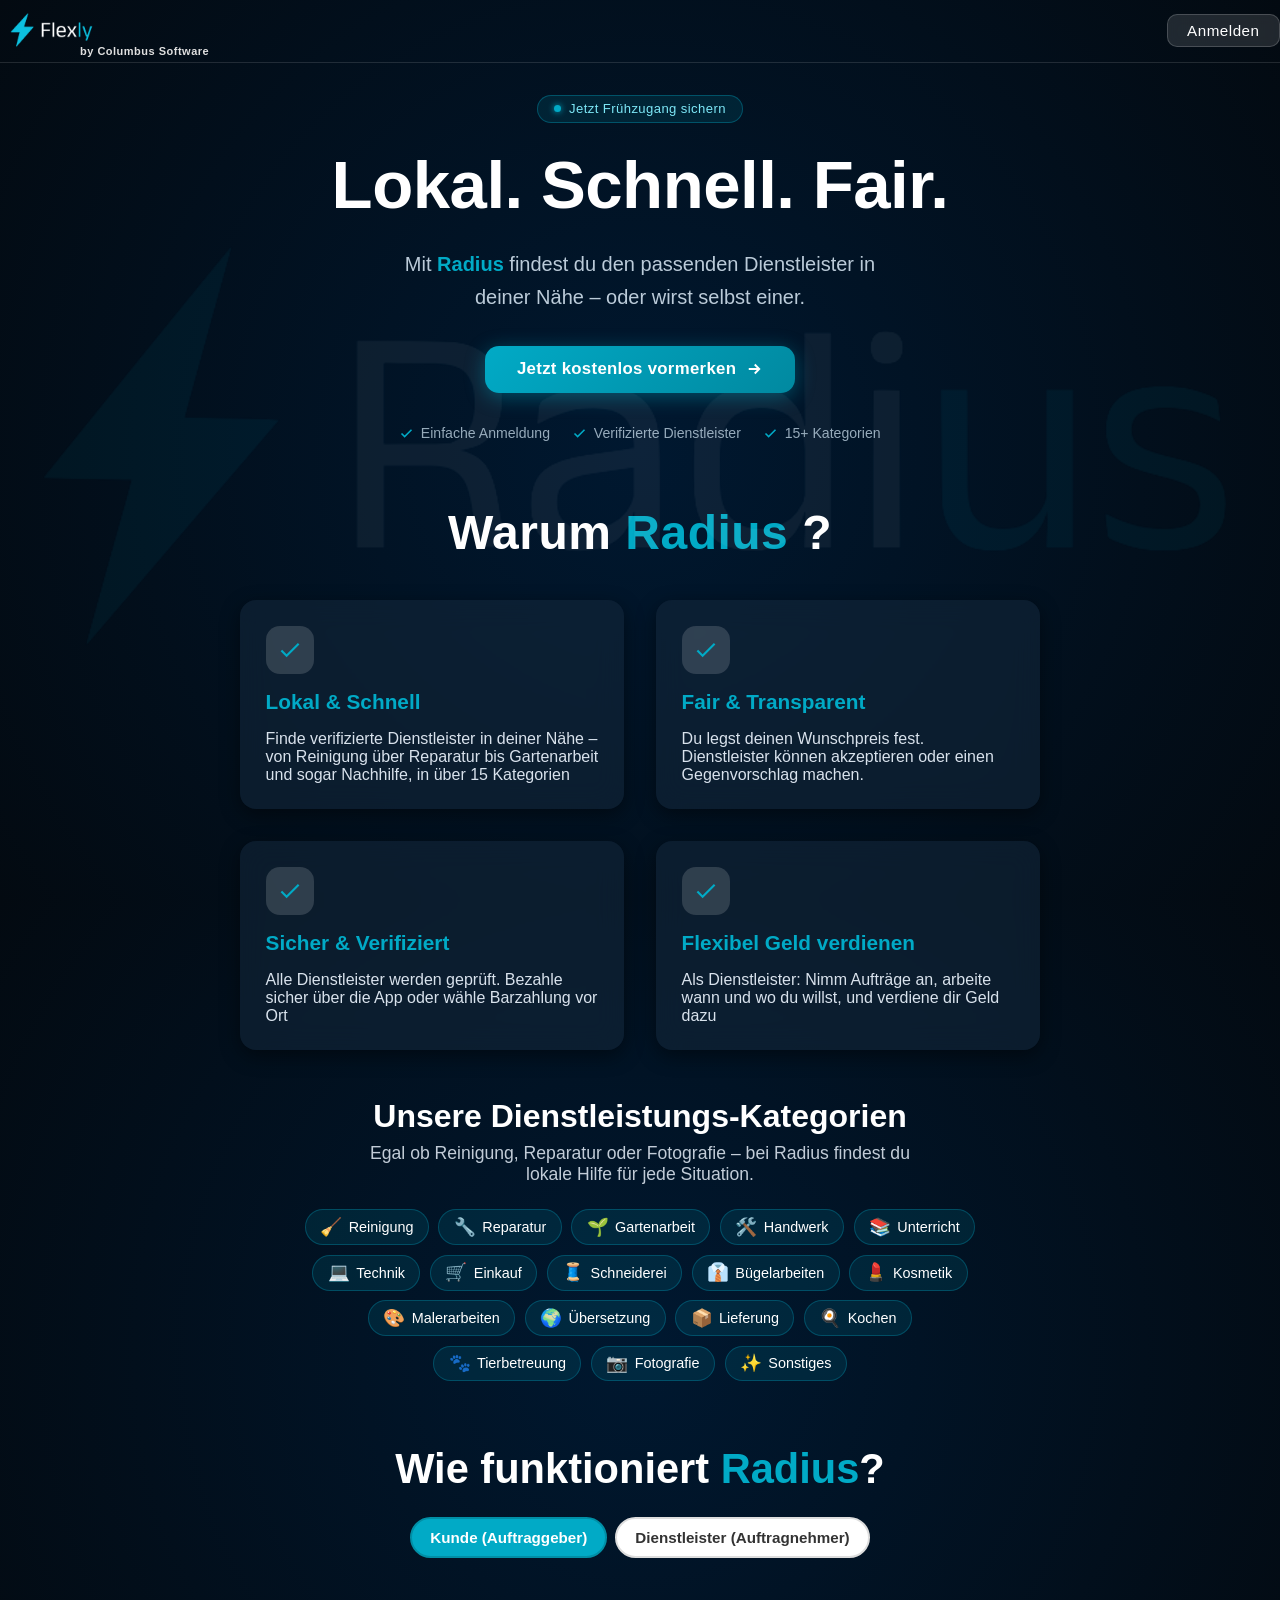
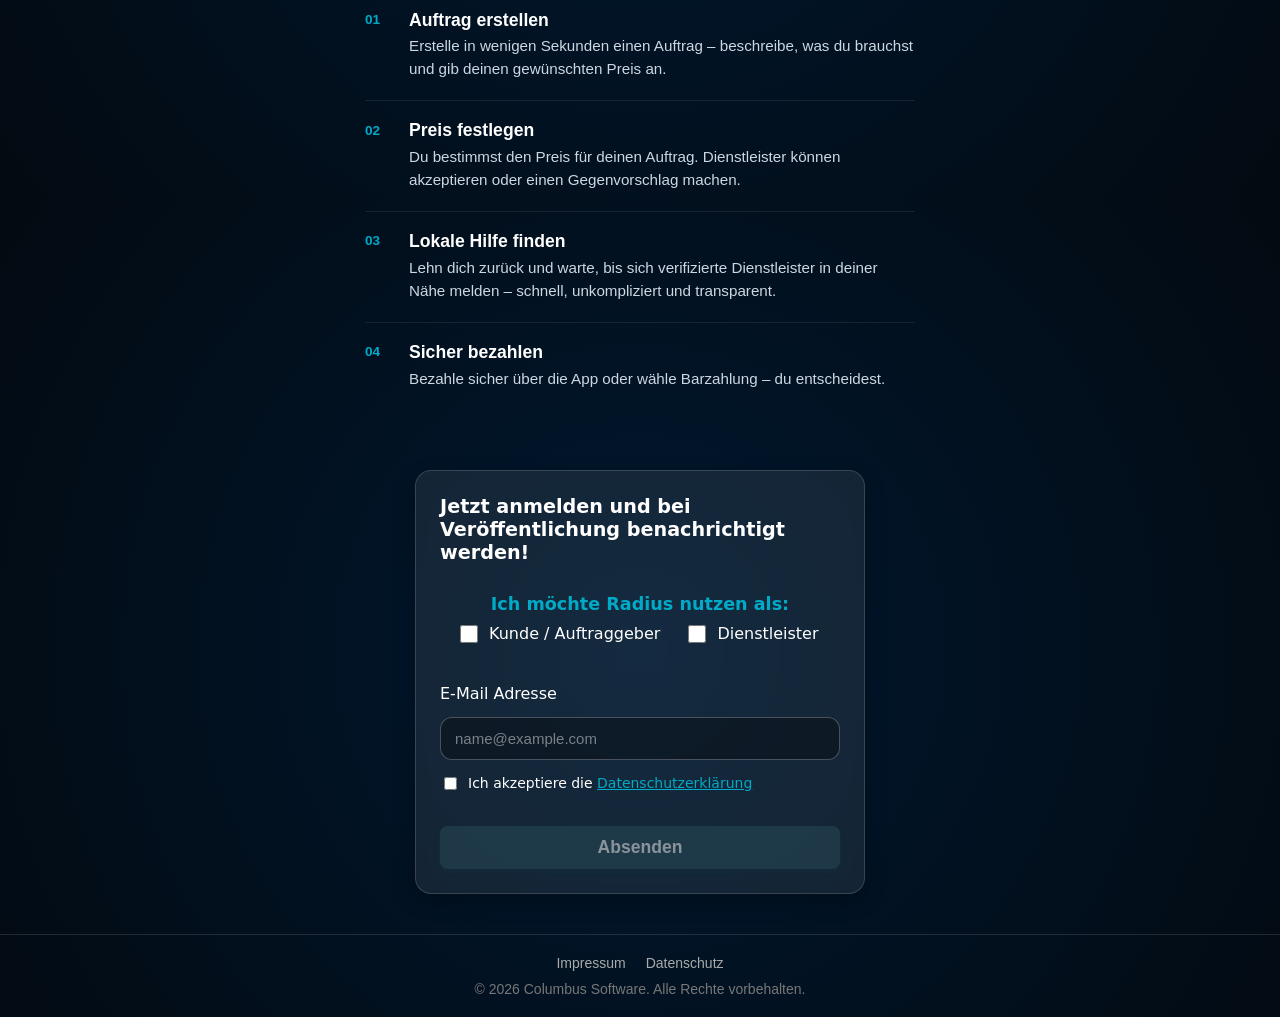
==== index.html @ ef8a3725 "try fix rputing" ====
<!doctype html>
<html lang="de" data-beasties-container>
  <head>
    <meta charset="utf-8">
    <title>Radius - by Columbus Software</title>
    <base href="/">
    <meta name="viewport" content="width=device-width, initial-scale=1">

    <!-- Favicon -->
    <link rel="icon" type="image/png" href="assets/images/small_logo.png">
    <link rel="apple-touch-icon" href="assets/images/small_logo.png">

    <!-- SEO -->
    <meta name="description" content="Mit Radius findest du lokale Dienstleister in deiner Nähe – schnell, sicher und fair. Jetzt Frühzugang sichern!">

    <meta property="og:type" content="website">
    <meta property="og:title" content="Radius – Dienstleistungsvermittlung. Lokal. Schnell. Fair.">
    <meta property="og:description" content="Finde den passenden Dienstleister in deiner Nähe oder werde selbst einer. Jetzt Frühzugang sichern!">
    <meta property="og:image" content="https://radius.columbus-sw.com/assets/images/logo.png">
    <meta property="og:url" content="https://radius.columbus-sw.com">
    <meta property="og:site_name" content="Radius">

    <!-- Twitter / X Card -->
    <meta name="twitter:card" content="summary_large_image">
    <meta name="twitter:title" content="Radius – Lokal. Schnell. Fair.">
    <meta name="twitter:description" content="Finde den passenden Dienstleister.">
    <meta name="twitter:image" content="https://radius.columbus-sw.com/assets/images/logo.png">

    <meta property="og:image" content="https://radius.columbus-sw.com/landing-page/assets/images/logo.png">
    <meta property="og:url" content="https://radius.columbus-sw.com/landing-page">
    <meta name="twitter:image" content="https://radius.columbus-sw.com/landing-page/assets/images/logo.png">
  <style>body{height:100vh;margin:0;background:radial-gradient(circle,#001830,#030a11);font-family:Inter,sans-serif}</style><link rel="stylesheet" href="styles-PQBW53L6.css" media="print" onload="this.media='all'"><noscript><link rel="stylesheet" href="styles-PQBW53L6.css"></noscript></head>
  <body>
    <app-root></app-root>
  <script src="polyfills-B6TNHZQ6.js" type="module"></script><script src="main-Z443FTPQ.js" type="module"></script></body>
</html>
---- styles-PQBW53L6.css ----
@charset "UTF-8";.accent-us{color:#01aac6}body{height:100vh;margin:0;background:radial-gradient(circle,#001830,#030a11);font-family:Inter,sans-serif}
---- styles-PQBW53L6.css ----
@charset "UTF-8";.accent-us{color:#01aac6}body{height:100vh;margin:0;background:radial-gradient(circle,#001830,#030a11);font-family:Inter,sans-serif}
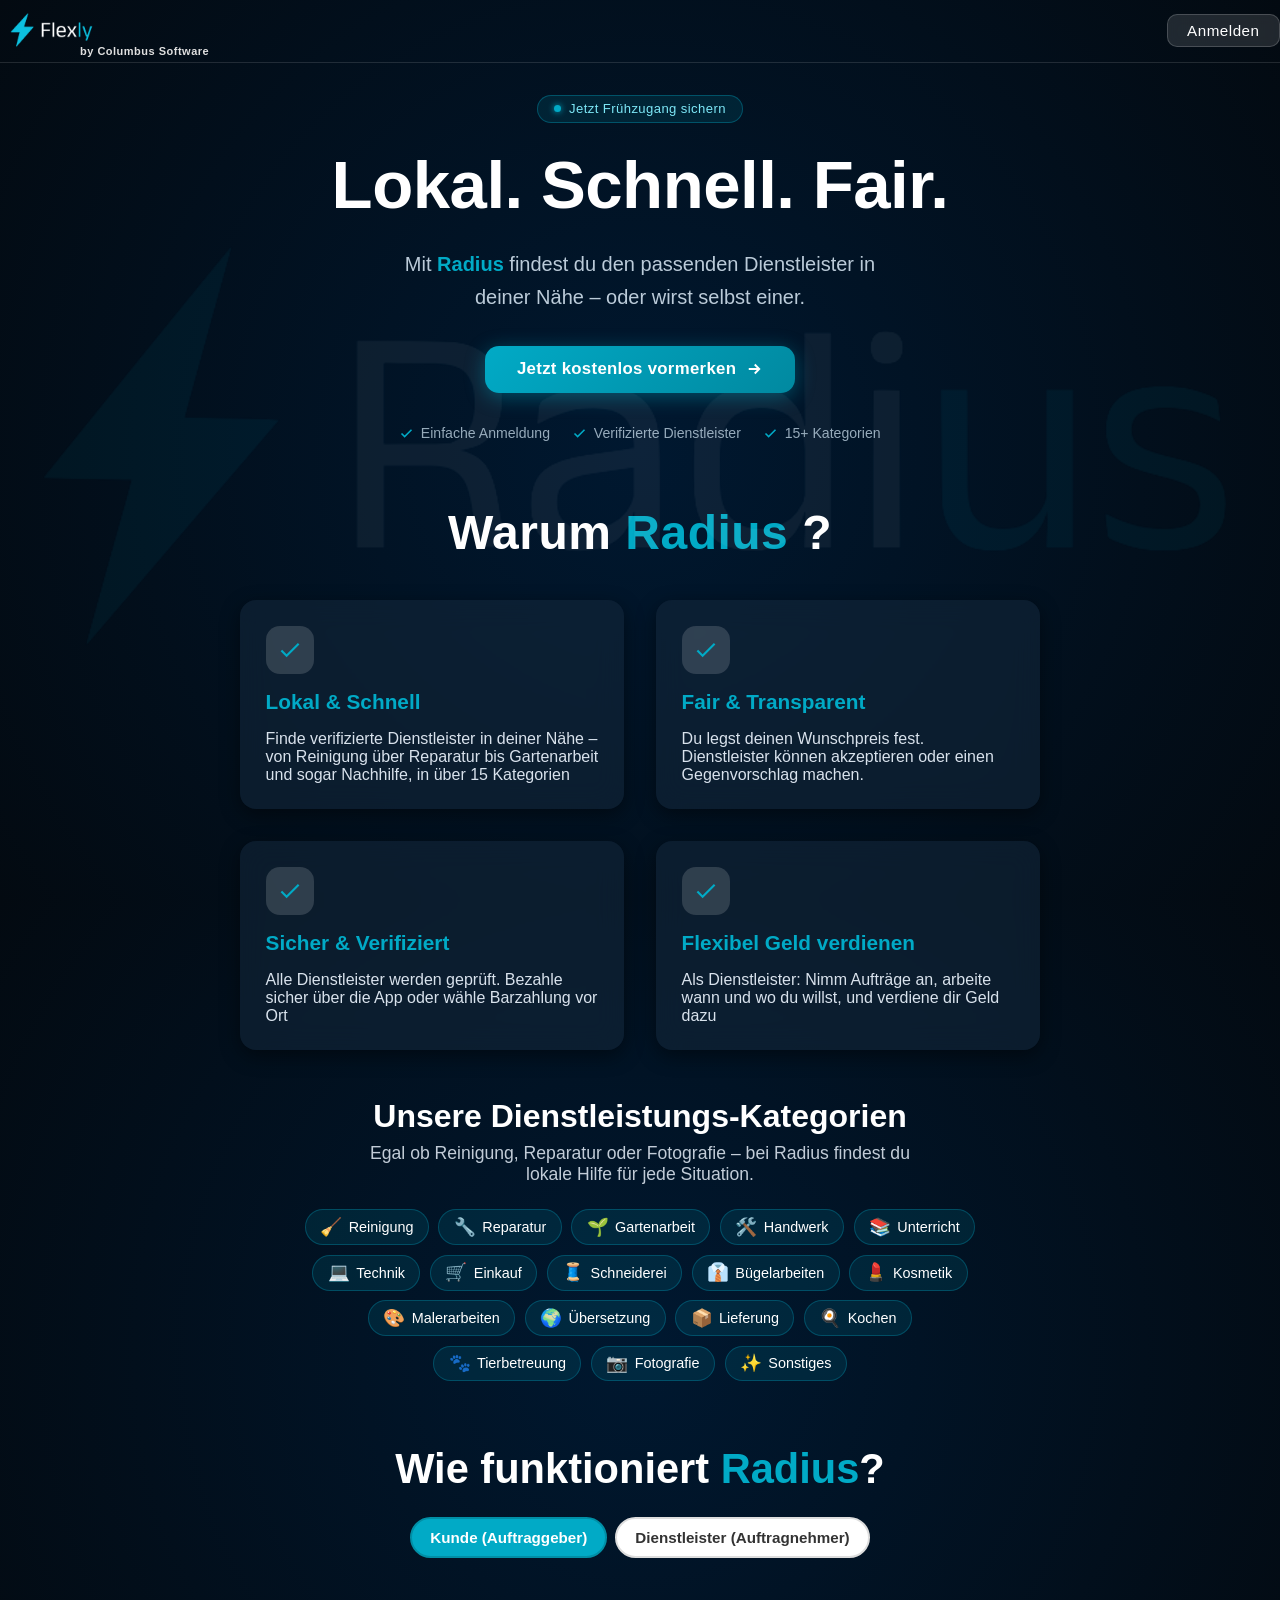
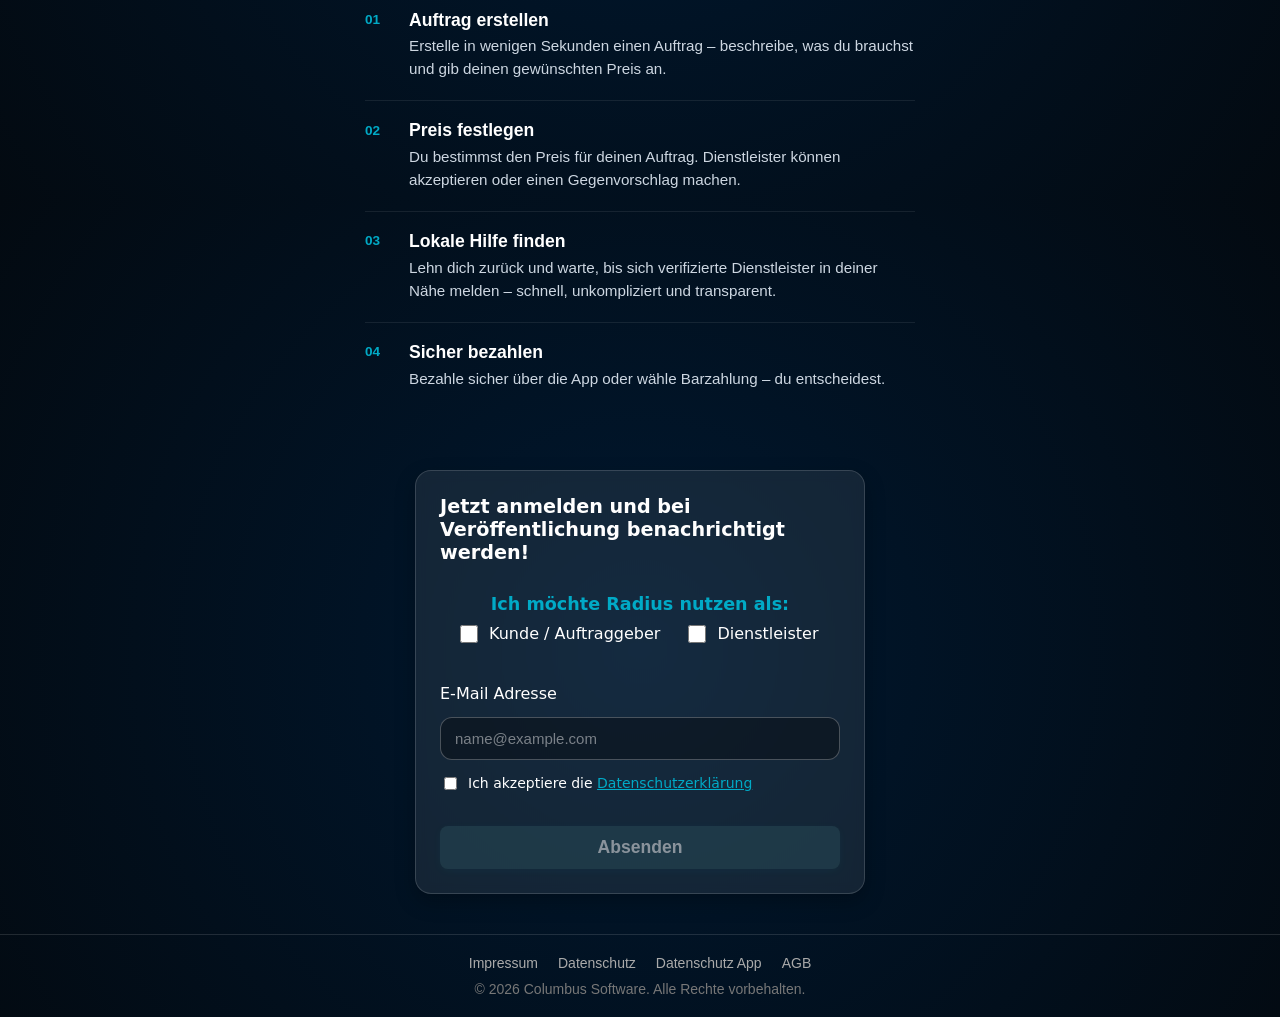
==== commit 9c7fdb05: "added agb and privacy piolicy" ====
--- a/index.html
+++ b/index.html
@@ -32,5 +32,5 @@
   <style>body{height:100vh;margin:0;background:radial-gradient(circle,#001830,#030a11);font-family:Inter,sans-serif}</style><link rel="stylesheet" href="styles-PQBW53L6.css" media="print" onload="this.media='all'"><noscript><link rel="stylesheet" href="styles-PQBW53L6.css"></noscript></head>
   <body>
     <app-root></app-root>
-  <script src="polyfills-B6TNHZQ6.js" type="module"></script><script src="main-Z443FTPQ.js" type="module"></script></body>
+  <script src="polyfills-B6TNHZQ6.js" type="module"></script><script src="main-7N363UD2.js" type="module"></script></body>
 </html>
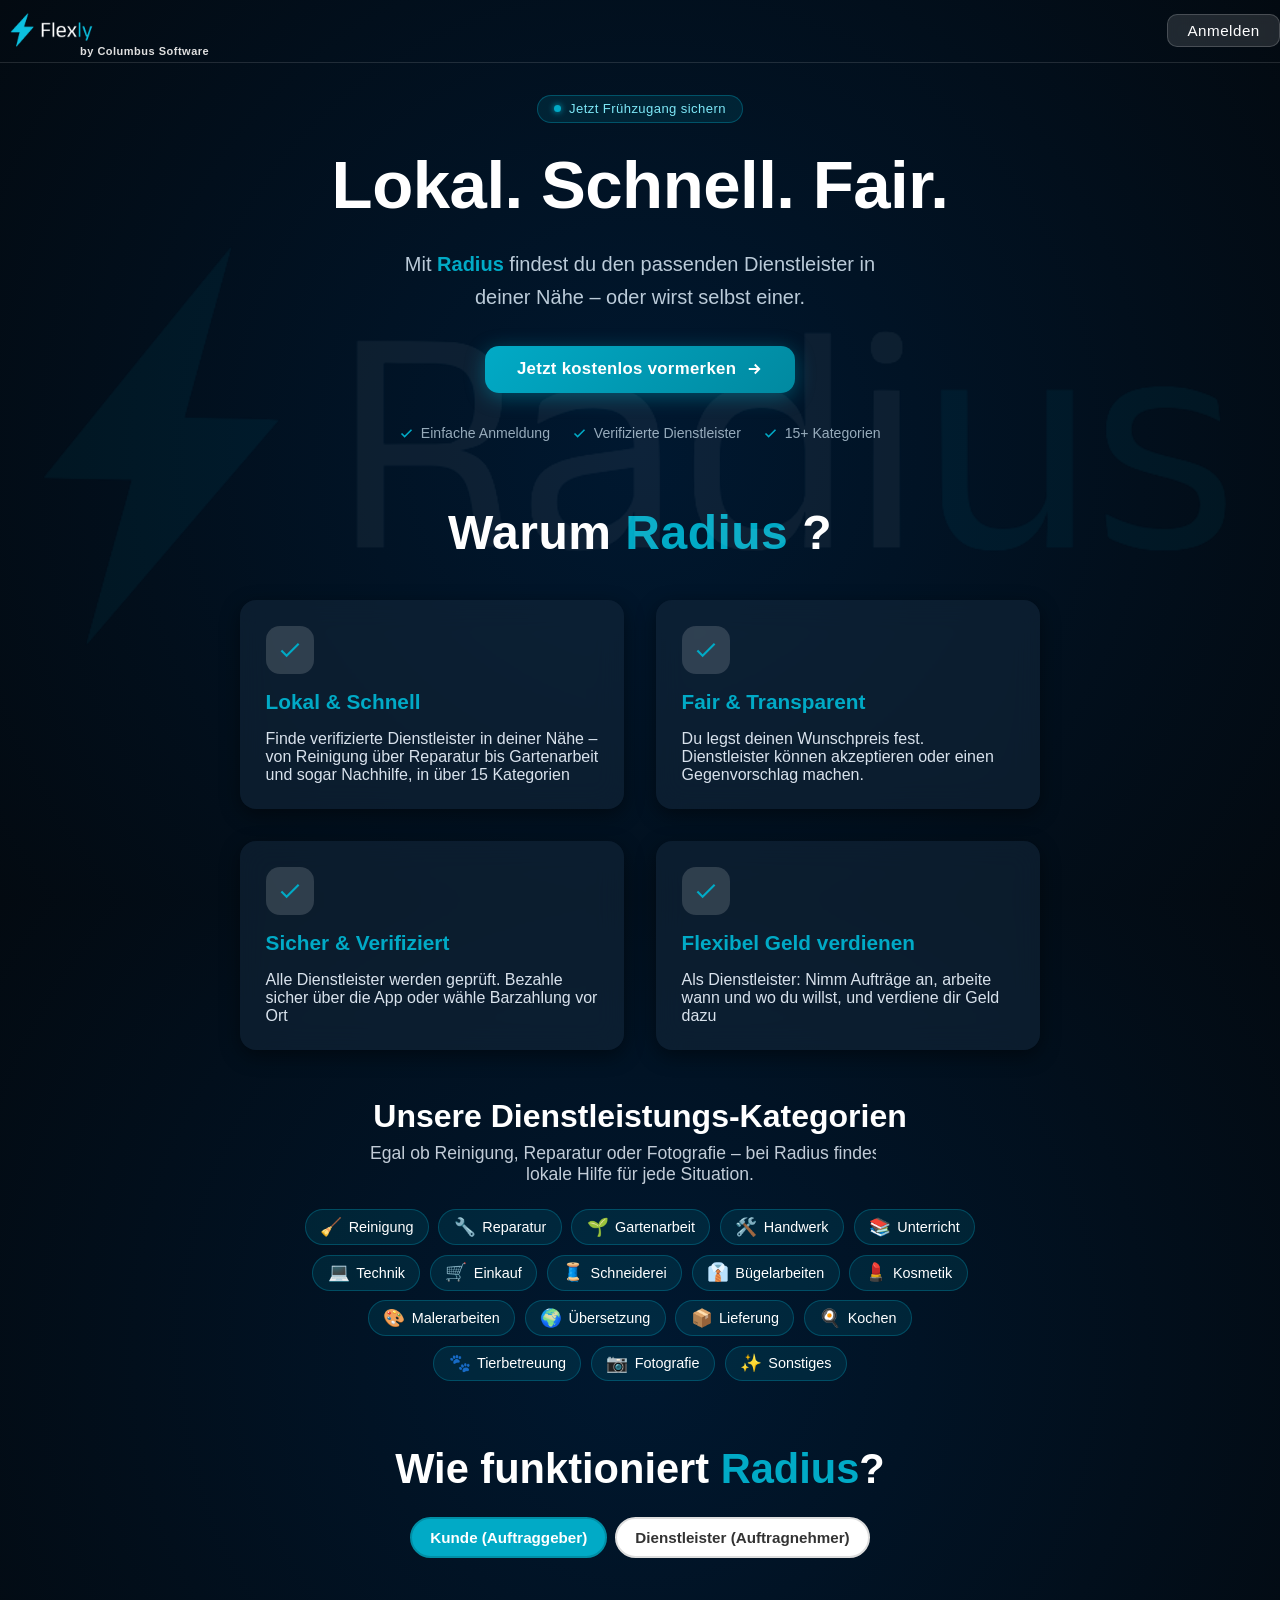
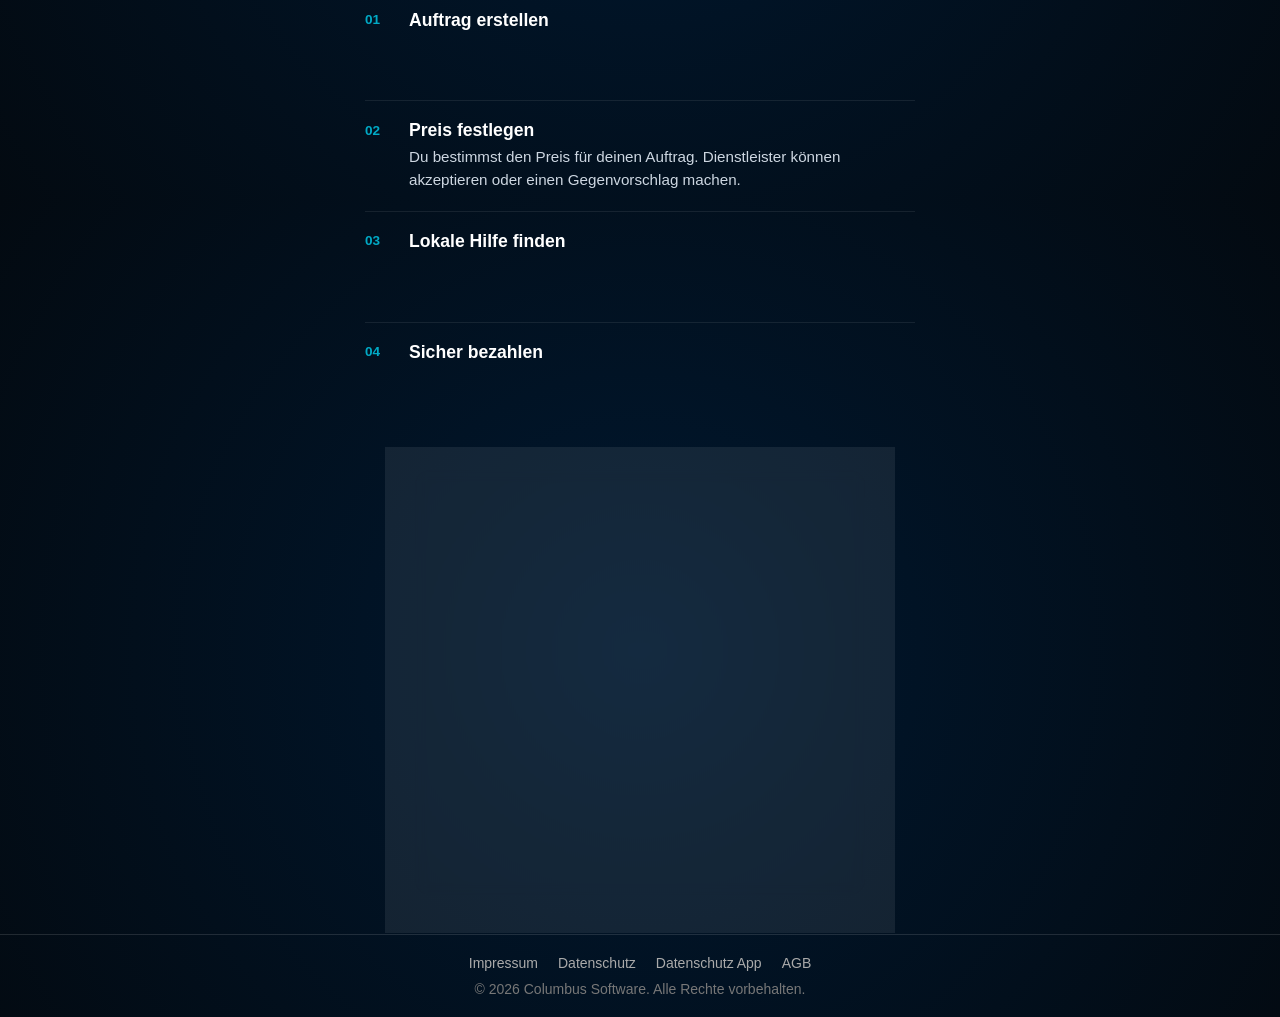
==== commit 6ff396c1: "changed agb" ====
--- a/index.html
+++ b/index.html
@@ -1,5 +1,5 @@
 <!doctype html>
-<html lang="de" data-beasties-container>
+<html lang="de" data-beasties-container="">
   <head>
     <meta charset="utf-8">
     <title>Radius - by Columbus Software</title>
@@ -30,7 +30,7 @@
     <meta property="og:url" content="https://radius.columbus-sw.com/landing-page">
     <meta name="twitter:image" content="https://radius.columbus-sw.com/landing-page/assets/images/logo.png">
   <style>body{height:100vh;margin:0;background:radial-gradient(circle,#001830,#030a11);font-family:Inter,sans-serif}</style><link rel="stylesheet" href="styles-PQBW53L6.css" media="print" onload="this.media='all'"><noscript><link rel="stylesheet" href="styles-PQBW53L6.css"></noscript></head>
-  <body>
+  <body ngcm="">
     <app-root></app-root>
-  <script src="polyfills-B6TNHZQ6.js" type="module"></script><script src="main-7N363UD2.js" type="module"></script></body>
+  <script src="polyfills-B6TNHZQ6.js" type="module"></script><script src="main-GPT7R2K6.js" type="module"></script></body>
 </html>
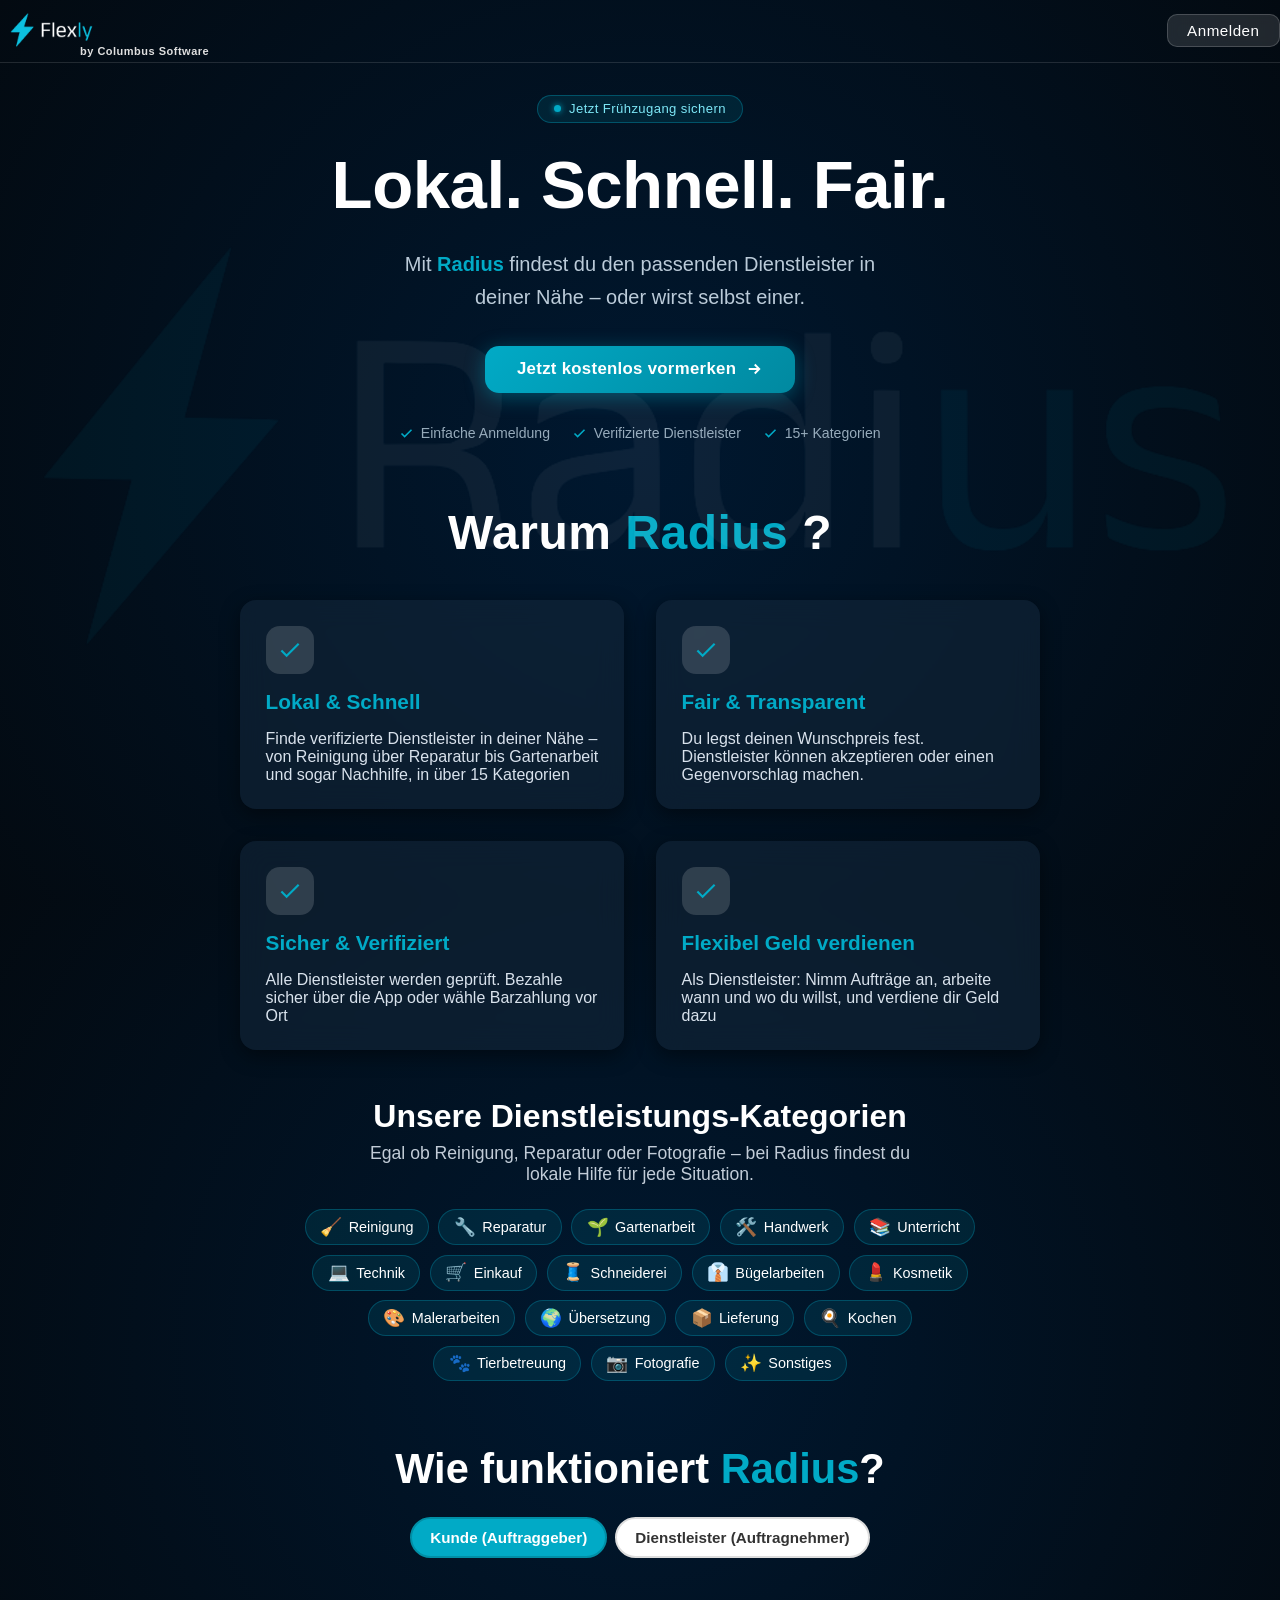
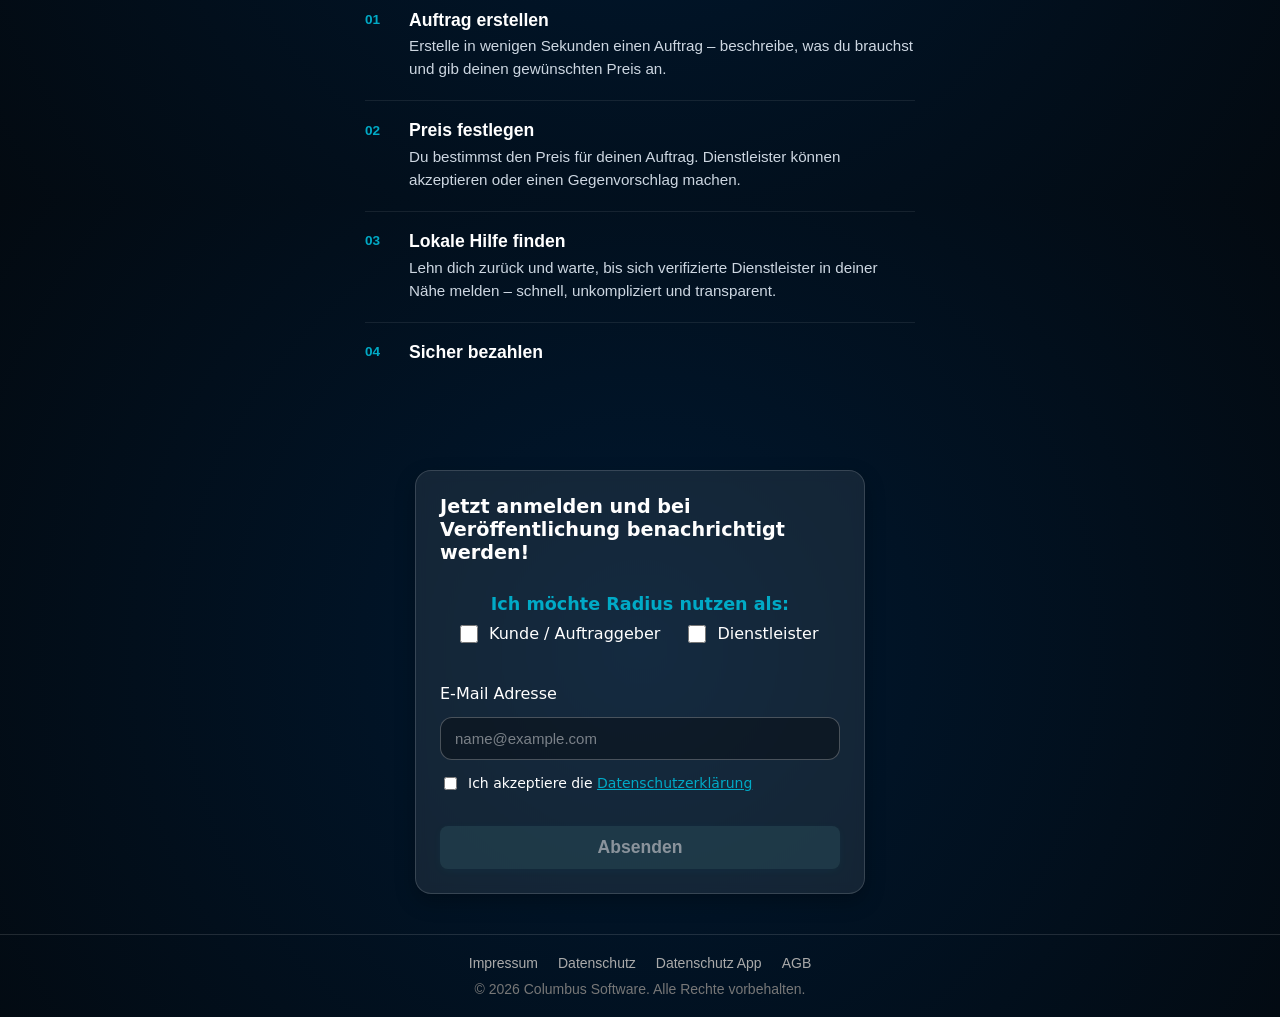
==== commit cbfcede1: "added text to agb" ====
--- a/index.html
+++ b/index.html
@@ -32,5 +32,5 @@
   <style>body{height:100vh;margin:0;background:radial-gradient(circle,#001830,#030a11);font-family:Inter,sans-serif}</style><link rel="stylesheet" href="styles-PQBW53L6.css" media="print" onload="this.media='all'"><noscript><link rel="stylesheet" href="styles-PQBW53L6.css"></noscript></head>
   <body ngcm="">
     <app-root></app-root>
-  <script src="polyfills-B6TNHZQ6.js" type="module"></script><script src="main-GPT7R2K6.js" type="module"></script></body>
+  <script src="polyfills-B6TNHZQ6.js" type="module"></script><script src="main-4L5KCX5K.js" type="module"></script></body>
 </html>
